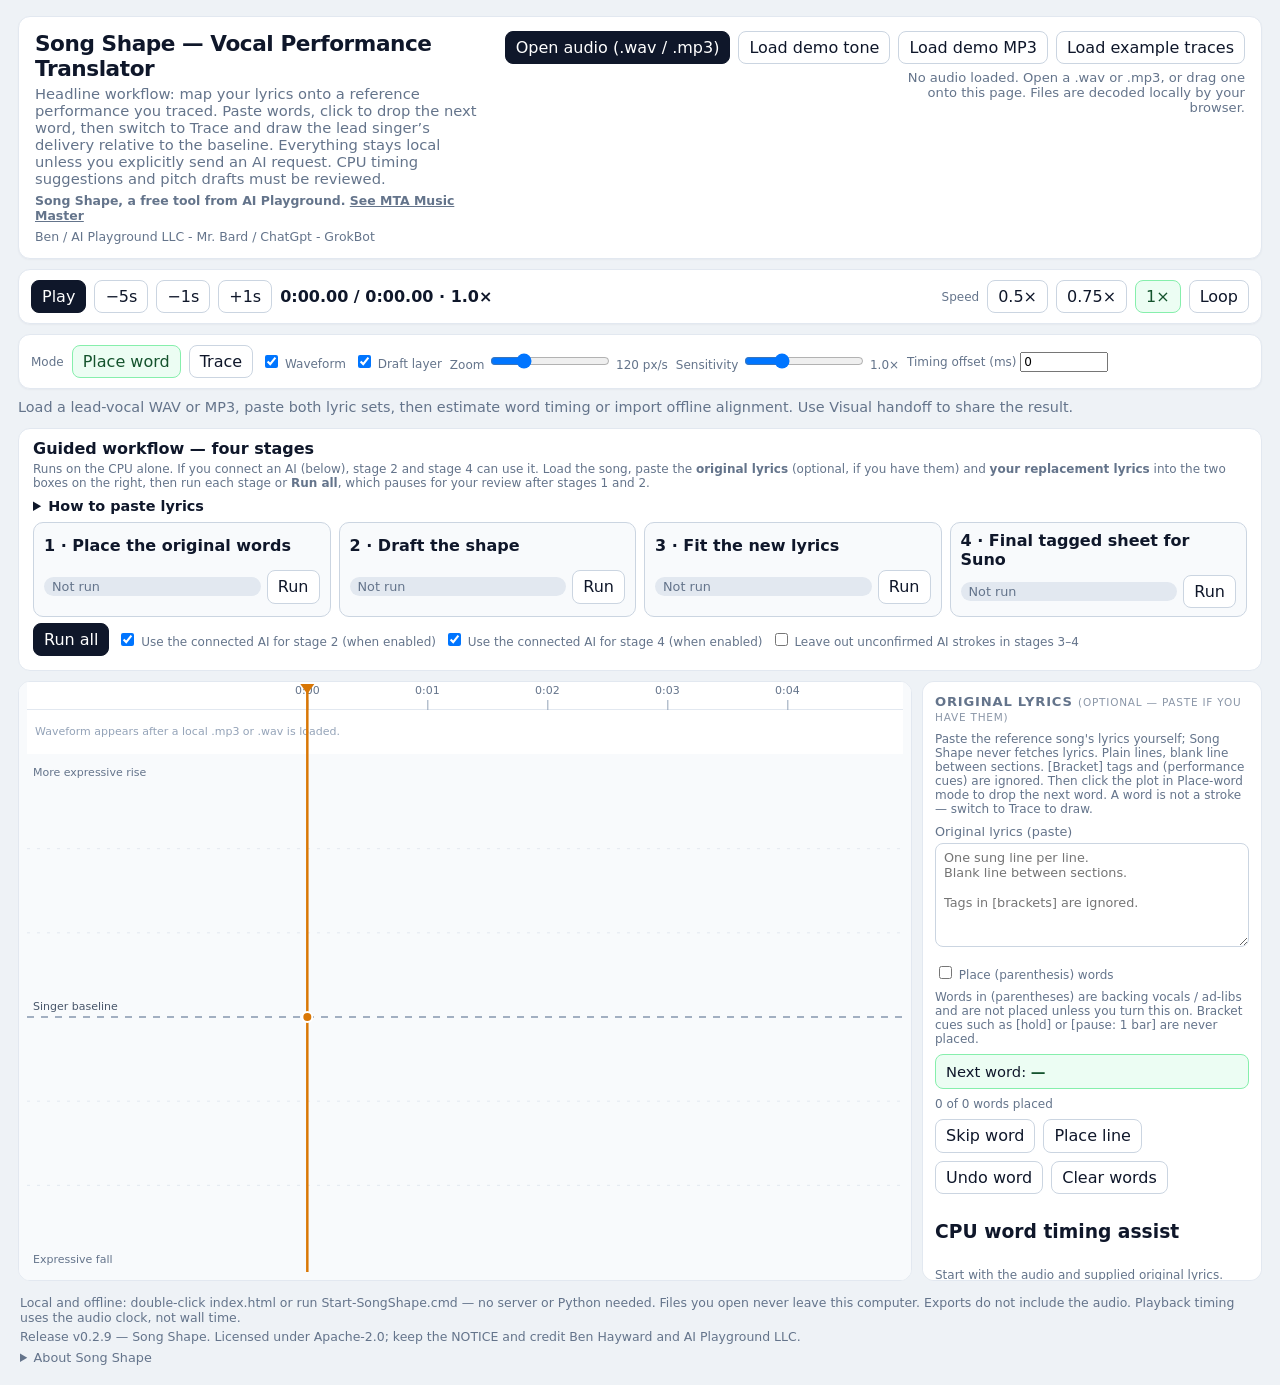
==== index.html @ d505b474 "Song Shape v0.2.9 — first public release" ====
<!DOCTYPE html>
<html lang="en">
<head>
  <meta charset="utf-8">
  <meta name="viewport" content="width=device-width, initial-scale=1">
  <meta name="color-scheme" content="light">
  <link rel="icon" href="data:,">
  <title>Song Shape — Vocal Performance Translator</title>
  <link rel="stylesheet" href="css/app.css">
</head>
<body>
  <div id="app">
    <header class="header">
      <div class="titles">
        <h1>Song Shape — Vocal Performance Translator</h1>
        <p class="subtitle">
          Headline workflow: map your lyrics onto a reference performance you traced.
          Paste words, click to drop the next word, then switch to Trace and draw the lead singer’s
          delivery relative to the baseline. Everything stays local unless you explicitly send an AI request. CPU timing suggestions and pitch drafts must be reviewed.
        </p>
        <p class="credit brand">Song Shape, a free tool from AI Playground. <a class="brand-link" href="https://www.aiplayground.spot/music-master" target="_blank" rel="noopener noreferrer" referrerpolicy="no-referrer">See MTA Music Master</a></p>
        <p class="credit">Ben / AI Playground LLC - Mr. Bard / ChatGpt - GrokBot</p>
      </div>
      <div class="header-actions">
        <div class="cluster">
          <button type="button" class="primary" id="btn-open">Open audio (.wav / .mp3)</button>
          <button type="button" id="btn-load-demo">Load demo tone</button>
          <button type="button" id="btn-load-demo-mp3">Load demo MP3</button>
          <button type="button" id="btn-load-example">Load example traces</button>
        </div>
        <div id="audio-label" class="audio-label">No audio loaded. Open a .wav or .mp3, or drag one onto this page. Files are decoded locally by your browser.</div>
        <input id="file-audio" class="sr-only" type="file" accept=".wav,.mp3,audio/wav,audio/x-wav,audio/mpeg">
        <input id="file-json" class="sr-only" type="file" accept=".json,application/json">
        <input id="file-align" class="sr-only" type="file" accept=".json,application/json">
      </div>
    </header>

    <div class="row transport">
      <div class="cluster">
        <button type="button" class="primary" id="btn-play">Play</button>
        <button type="button" id="btn-back-5" title="Back 5 seconds">−5s</button>
        <button type="button" id="btn-back-1" title="Back 1 second">−1s</button>
        <button type="button" id="btn-fwd-1" title="Forward 1 second">+1s</button>
        <span id="time-readout">0:00.00 / 0:00.00  ·  1×</span>
        <span id="rec-badge" hidden>REC</span>
      </div>
      <div class="cluster">
        <span class="hint">Speed</span>
        <button type="button" data-rate="0.5">0.5×</button>
        <button type="button" data-rate="0.75">0.75×</button>
        <button type="button" data-rate="1" class="on">1×</button>
        <button type="button" id="btn-loop" title="Drag the time ruler to set a loop">Loop</button>
      </div>
    </div>

    <div class="row toolbar">
      <div class="cluster">
        <span class="hint">Mode</span>
        <button type="button" id="btn-mode-place" class="on" title="Click the plot to drop the next word. Tracing will not consume lyrics.">Place word</button>
        <button type="button" id="btn-mode-trace" title="Hold the left button while the song plays to draw a stroke. This never places a word.">Trace</button>
        <label class="hint"><input type="checkbox" id="chk-waveform" checked> Waveform</label>
        <label class="hint"><input type="checkbox" id="chk-draft" checked> Draft layer</label>
      </div>
      <div class="cluster">
        <label class="hint">Zoom <input type="range" id="zoom" min="30" max="400" value="120"> <span id="zoom-val">120 px/s</span></label>
        <label class="hint">Sensitivity <input type="range" id="sensitivity" min="0.4" max="2.5" step="0.1" value="1"> <span id="sensitivity-val">1.0×</span></label>
        <label class="hint">Timing offset (ms) <input type="number" id="timing-offset" value="0" step="10" style="width:5.5rem"></label>
      </div>
    </div>

    <p id="status" data-kind="info"></p>

    <section id="guided" class="guided" aria-labelledby="guided-title">
      <h2 id="guided-title">Guided workflow — four stages</h2>
      <p class="hint">Runs on the CPU alone. If you connect an AI (below), stage 2 and stage 4 can use it. Load the song, paste the <strong>original lyrics</strong> (optional, if you have them) and <strong>your replacement lyrics</strong> into the two boxes on the right, then run each stage or <strong>Run all</strong>, which pauses for your review after stages 1 and 2.</p>
      <details id="lyrics-format-help" class="format-help">
        <summary>How to paste lyrics</summary>
        <ul>
          <li><strong>Song Shape never downloads lyrics or songs.</strong> You load your own audio file and paste the lyrics yourself.</li>
          <li><strong>Original lyrics</strong> (optional): the words of the reference song, if you have them. Without them, place words by clicking, or skip stage 1 and work from the shape only.</li>
          <li><strong>Your replacement lyrics</strong>: the words you want sung with the same delivery.</li>
          <li>One sung line per line. Leave a <strong>blank line between sections</strong>. Section names are optional — a line such as <code>[Chorus]</code> only marks where a section starts.</li>
          <li>Any <code>[bracket]</code> tags and clear performance cues in parentheses such as <code>(whispered)</code> are <strong>ignored</strong>. Song Shape writes its own tags: <code>[Verse]</code> / <code>[Chorus]</code> (a block that repeats is the chorus) and a <code>[Delivery: …]</code> line built from the measured rise and fall. Unclear parentheses such as <code>(oh oh)</code> stay as sung backing words and are flagged.</li>
          <li>Leave out titles, credits, chords and notes; they would be read as lyric lines.</li>
        </ul>
      </details>
      <ol class="guided-steps">
        <li><span class="g-name">1 · Place the original words</span> <span class="g-status" id="g-status-1" data-state="todo">Not run</span> <button type="button" id="btn-g-run-1">Run</button></li>
        <li><span class="g-name">2 · Draft the shape</span> <span class="g-status" id="g-status-2" data-state="todo">Not run</span> <button type="button" id="btn-g-run-2">Run</button></li>
        <li><span class="g-name">3 · Fit the new lyrics</span> <span class="g-status" id="g-status-3" data-state="todo">Not run</span> <button type="button" id="btn-g-run-3">Run</button></li>
        <li><span class="g-name">4 · Final tagged sheet for Suno</span> <span class="g-status" id="g-status-4" data-state="todo">Not run</span> <button type="button" id="btn-g-run-4">Run</button></li>
      </ol>
      <div class="cluster">
        <button type="button" class="primary" id="btn-g-run-all">Run all</button>
        <button type="button" id="btn-g-continue" hidden>Continue after review</button>
        <label class="hint"><input type="checkbox" id="chk-g-ai-draft" checked> Use the connected AI for stage 2 (when enabled)</label>
        <label class="hint"><input type="checkbox" id="chk-g-ai-sheet" checked> Use the connected AI for stage 4 (when enabled)</label>
        <label class="hint"><input type="checkbox" id="chk-exclude-unconfirmed-ai"> Leave out unconfirmed AI strokes in stages 3–4</label>
      </div>
      <p class="hint" id="g-message"></p>
    </section>

    <div class="workspace">
      <div class="stage-wrap">
        <canvas id="stage" tabindex="0" aria-label="Tracing timeline. Hold the left mouse button while the song plays to draw a stroke."></canvas>
      </div>
      <aside class="side">
        <h2>Original lyrics <span class="optional">(optional — paste if you have them)</span></h2>
        <p class="hint">Paste the reference song's lyrics yourself; Song Shape never fetches lyrics. Plain lines, blank line between sections. [Bracket] tags and (performance cues) are ignored. Then click the plot in Place-word mode to drop the next word. A word is not a stroke — switch to Trace to draw.</p>
        <label class="field">Original lyrics (paste)
          <textarea id="lyrics-text" rows="6" placeholder="One sung line per line.&#10;Blank line between sections.&#10;&#10;Tags in [brackets] are ignored."></textarea>
        </label>
        <p class="hint" id="lyrics-input-note" aria-live="polite"></p>
        <label class="hint"><input type="checkbox" id="chk-place-parentheses"> Place (parenthesis) words</label>
        <p class="hint">Words in (parentheses) are backing vocals / ad-libs and are not placed unless you turn this on. Bracket cues such as [hold] or [pause: 1 bar] are never placed.</p>
        <div id="next-word-preview" class="next-word">Next word: <strong id="next-word-text">—</strong></div>
        <p id="lyrics-progress" class="hint">0 of 0 words placed</p>
        <div class="cluster">
          <button type="button" id="btn-skip-word">Skip word</button>
          <button type="button" id="btn-place-line" title="Drop the rest of the current lyric line at the playhead or loop">Place line</button>
          <button type="button" id="btn-undo-word">Undo word</button>
          <button type="button" id="btn-clear-words">Clear words</button>
        </div>
        <h3>CPU word timing assist</h3>
        <p class="hint">Start with the audio and supplied original lyrics. These two optional actions generate unverified word-position proposals; they do not transcribe words. The first option is more useful after you select a short lyric-line loop on the timeline. Existing anchors are preserved.</p>
        <div class="cluster">
          <button type="button" id="btn-estimate-line">Estimate next line in loop</button>
          <button type="button" id="btn-estimate-all">Estimate remaining words (rough)</button>
          <button type="button" id="btn-import-alignment">Import offline word timings…</button>
        </div>
        <p class="hint" id="alignment-feedback">Imported timing format: words: [{text, start, end}], using seconds, or start_ms/end_ms. Correct mismatches before import.</p>
        <button type="button" id="btn-confirm-anchor">Confirm selected word timing</button>
        <label class="hint"><input type="checkbox" id="chk-harmony"> Harmony with lead (selected word)</label>
        <div class="cluster">
          <button type="button" id="btn-harmony-line" title="Mark every word on the selected line as backing harmony under the same lead">Harmony on this line</button>
          <button type="button" id="btn-harmony-loop" title="Mark the current loop as a harmony range under the same lead">Harmony on loop</button>
        </div>
        <label class="field">Reference title
          <input type="text" id="ref-title" placeholder="Public song title">
        </label>
        <label class="field">Reference artist (kept in the file; never used in a style prompt)
          <input type="text" id="ref-artist" placeholder="Artist name">
        </label>
        <label class="field">Lead singer identity (written once on exports; not a per-line cue)
          <textarea id="performer-identity" rows="4"></textarea>
        </label>

        <h2>Map my lyrics</h2>
        <p class="hint">Paste <strong>your replacement lyrics</strong> (saved separately in your local Song Shape JSON). Plain lines, blank line between sections; any [bracket] tags or (performance cues) you paste are ignored and replaced by Song Shape's own tags. Copy a reduced-data AI request, or build a contour-directed sheet without AI. Style prompts describe the sound and do not name the artist.</p>
        <label class="field">Your replacement lyrics (paste)
          <textarea id="new-lyrics" rows="5" placeholder="The lyrics you want sung with the same delivery.&#10;One line per sung line; blank line between sections."></textarea>
        </label>
        <p class="hint" id="new-lyrics-input-note" aria-live="polite"></p>
        <div class="cluster">
          <button type="button" class="primary" id="btn-map-request">Copy mapping request</button>
          <button type="button" id="btn-map-request-save">Save request .txt</button>
          <button type="button" id="btn-map-sheet">Build contour-directed sheet</button>
          <button type="button" id="btn-save-vocal-map">Export detailed vocal map JSON</button>
          <button type="button" id="btn-map-send">Send to connected AI</button>
          <button type="button" class="primary" id="btn-visual-handoff">Preview visual handoff</button>
          <button type="button" id="btn-handoff-png">Save picture PNG</button>
          <button type="button" id="btn-handoff-html">Save full local report HTML</button>
          <button type="button" id="btn-handoff-json">Save AI handoff JSON</button>
        </div>
        <label class="field">Mapping output (local draft; review flagged lines)
          <textarea id="map-output" rows="8" readonly placeholder="The request or sheet will appear here."></textarea>
        </label>

        <div class="visual-handoff" id="visual-handoff" hidden>
          <p class="hint">Visual contour on your replacement words. Upload the exported PNG alongside the copied AI text to a vision-enabled model, or use the complete event JSON with a text-only local model. Source audio and original reference wording are not included in shared outputs.</p>
          <img id="visual-handoff-image" alt="Visual word-by-word vocal performance contour for the replacement lyrics">
          <p id="visual-handoff-review" class="hint"></p>
        </div>

        <h2>Lyric sheet</h2>
        <div class="cluster">
          <button type="button" id="btn-copy-sheet">Copy lyric sheet</button>
          <button type="button" id="btn-save-sheet">Save lyric sheet .txt</button>
        </div>
        <p class="hint" id="suno-limits">Suno-style generators do not guarantee that bracketed cues will be followed. Tags are suggestions, not promised control. The lead identity is written once; harmony cues appear only where you marked backing harmony under that lead.</p>

        <h2>Draft (measured pitch)</h2>
        <p class="hint">An in-browser pitch and loudness measurement. This is a distinct editable draft layer, not the hand trace of perceived delivery. Measuring a whole song can take several seconds; a 15–20 second view or loop is usually near-instant.</p>
        <label class="hint"><input type="checkbox" id="chk-draft-view"> Draft only the current view / selection</label>
        <label class="field">Reference frequency in Hz (optional; fixed across subsequent selections)
          <input type="number" id="draft-baseline-hz" min="40" max="20000" step="0.01" placeholder="Auto-estimate from first draft">
        </label>
        <p class="hint">Keep this reference fixed when analyzing multiple sections to preserve relative high/low levels. This is a measured-frequency reference, not the singer's anatomical range. Mixed harmonies can confuse pitch detection.</p>
        <button type="button" class="primary" id="btn-auto-contour">Analyze full local lead audio + add measured contour</button>
        <p class="hint">No GPU or AI required. On isolated lead vocals it can propose a frequency contour automatically, but it is <strong>not</strong> a verified match for expressive delivery; harmonies and instruments can interfere.</p>
        <div class="cluster">
          <button type="button" id="btn-build-draft">Build draft from audio</button>
          <button type="button" id="btn-cancel-draft" hidden>Cancel</button>
          <button type="button" id="btn-accept-draft">Accept draft as strokes</button>
          <button type="button" id="btn-clear-draft">Clear draft</button>
        </div>
        <div id="draft-feedback" class="draft-feedback">
          <div id="draft-progress-wrap" class="draft-progress-wrap" hidden>
            <span id="draft-progress-text">Measuring pitch… 0%</span>
            <progress id="draft-progress-bar" max="100" value="0"></progress>
          </div>
          <p id="draft-message" class="draft-message" hidden></p>
        </div>

        <details id="ai-connect">
          <summary>Connect your AI (optional, off by default)</summary>
          <p class="hint">Local (Ollama, LM Studio, llama.cpp) or an API (xAI/Grok, OpenAI, others) through an OpenAI-compatible endpoint. The API key stays in this tab’s memory / sessionStorage and is never written into exports. API providers are remote: tick the LAN/cloud opt-in, and the data in each request leaves your computer. Ollama rejects pages opened from disk: use Serve-Local.cmd.</p>
          <div class="cluster">
            <button type="button" data-ai-preset="ollama">Ollama</button>
            <button type="button" data-ai-preset="lmstudio">LM Studio</button>
            <button type="button" data-ai-preset="llamacpp">llama.cpp</button>
            <button type="button" data-ai-preset="openai-compatible">Other (OpenAI-compatible)</button>
            <button type="button" data-ai-preset="xai">xAI (Grok) API</button>
            <button type="button" data-ai-preset="openai">OpenAI API</button>
          </div>
          <label class="hint"><input type="checkbox" id="chk-ai-enabled"> Enable and allow sending a request (reconfirm after reload)</label>
          <label class="hint"><input type="checkbox" id="chk-ai-remote"> Allow sending to LAN/cloud endpoints in this page only (data may leave my computer)</label>
          <label class="field">Base URL
            <input type="text" id="ai-base" placeholder="http://127.0.0.1:11434/v1">
          </label>
          <label class="field">Model
            <input type="text" id="ai-model" placeholder="llama3.1">
          </label>
          <label class="field">API key (optional, never exported)
            <input type="password" id="ai-key" autocomplete="off">
          </label>
          <label class="hint"><input type="checkbox" id="chk-ai-json"> Ask the server for JSON output (works with Ollama and llama.cpp; turn off if LM Studio rejects it)</label>
          <label class="hint"><input type="checkbox" id="chk-ai-word-text"> Include the original word text in AI trace requests (off: only word timings and syllable counts are sent)</label>
          <h3 class="subhead">AI context file</h3>
          <p class="hint">Every AI request starts with the Song Shape context (<code>SONG_SHAPE_AI_CONTEXT.md</code>) so the model knows the tool, the stages, the data and the Suno tag rules. You can load your own version for this tab.</p>
          <div class="cluster">
            <button type="button" id="btn-ai-context-load">Load context file…</button>
            <button type="button" id="btn-ai-context-reset">Use built-in context</button>
          </div>
          <input id="file-ai-context" class="sr-only" type="file" accept=".md,.txt,text/plain,text/markdown">
          <p class="hint" id="ai-context-info"></p>

          <h3 class="subhead">AI learns from your hand traces</h3>
          <p class="hint">Pick finished hand-traced projects as examples. The AI drafts the trace window by window (about 12 s, grouped by lyric line) from the locally measured pitch contour plus your placed word timings and syllable counts, then the windows are stitched together; with no examples it drafts from that evidence alone. AI strokes appear dashed and tagged <code>ai_drafted_trace</code> / <code>needs_review</code>: correct them by ear (delete, or redraw in Trace mode). Examples stay in this tab only and are never saved or exported. Nothing is sent until you click Draft.</p>
          <div class="cluster">
            <button type="button" id="btn-ai-example-current" title="Uses only your hand-drawn strokes, not machine or AI strokes">Use current hand traces as an example</button>
            <button type="button" id="btn-ai-example-files">Add example projects (.json)…</button>
            <button type="button" id="btn-ai-clear-examples">Clear examples</button>
          </div>
          <input id="file-ai-examples" class="sr-only" type="file" accept=".json,application/json" multiple>
          <ul id="ai-example-list" class="ai-example-list"></ul>
          <div class="cluster">
            <button type="button" class="primary" id="btn-ai-draft-trace">Draft trace with AI</button>
            <button type="button" id="btn-ai-remove-draft">Remove AI-drafted strokes</button>
          </div>
          <p class="hint">For many songs without hand work, use the command line: <code>node cli/songshape.js ai-batch &lt;folder&gt; -o &lt;out&gt; --endpoint … --model …</code> (see README).</p>
        </details>

        <h2>Strokes and gaps</h2>
        <div class="cluster">
          <button type="button" id="btn-confirm-ai-stroke" title="Select an AI-drafted (dashed) stroke first">Confirm selected AI stroke</button>
          <button type="button" id="btn-confirm-all-ai">Confirm all AI strokes</button>
        </div>
        <p class="hint" id="ai-confirm-info">AI-drafted strokes are flagged for review in stages 3–4 until you confirm them.</p>
        <ul id="stroke-list"></ul>
        <label class="field">Phrase label (optional)
          <input type="text" id="phrase-label" placeholder="e.g. peak, break, pickup, nosedive">
        </label>
        <label class="field">Labels for selected stroke
          <input type="text" id="stroke-labels" placeholder="rise, peak">
        </label>
        <label class="field">Section for selected stroke (optional)
          <select id="section-preset">
            <option value="">None</option>
            <option value="Verse">Verse</option>
            <option value="Chorus">Chorus</option>
            <option value="Bridge">Bridge</option>
            <option value="Outro">Outro</option>
            <option value="__custom__">Custom…</option>
          </select>
        </label>
        <label class="field" id="section-custom-wrap" hidden>Custom section name
          <input type="text" id="section-custom" placeholder="e.g. Pre-chorus, Hook">
        </label>
        <button type="button" id="btn-section-loop" title="Uses the loop you set by dragging the time ruler">Apply section to loop</button>
        <div class="cluster">
          <button type="button" class="primary" id="btn-ask-ai" title="Copy a self-contained prompt for ChatGPT or GrokBot. No audio is sent anywhere.">Ask an AI</button>
          <button type="button" id="btn-save-ai-txt">Save AI prompt .txt</button>
        </div>
        <p class="hint">Ask an AI copies a prompt for ChatGPT or GrokBot. Nothing is uploaded. Pause and click a stroke to select it. Drag the ruler to set a loop, then apply a section to that range. Gaps are never auto-labeled as breaths.</p>
        <div class="cluster">
          <button type="button" id="btn-undo">Undo last stroke</button>
          <button type="button" id="btn-delete">Delete selected</button>
          <button type="button" id="btn-reset" class="danger" title="Clear the trace and start over. The loaded audio stays.">Reset</button>
          <button type="button" id="btn-clear" class="danger">Clear all</button>
        </div>
        <div class="cluster">
          <button type="button" id="btn-export-json">Export JSON</button>
          <button type="button" id="btn-import-json">Import JSON</button>
        </div>
        <div class="cluster">
          <button type="button" id="btn-export-png">Export view PNG</button>
          <button type="button" id="btn-export-png-full">Export full PNG</button>
          <button type="button" id="btn-copy-summary">Copy text summary</button>
        </div>
        <textarea id="summary-fallback" hidden aria-label="Text summary"></textarea>
      </aside>
    </div>

    <footer class="footer">
      <p>Local and offline: double-click index.html or run Start-SongShape.cmd — no server or Python needed. Files you open never leave this computer. Exports do not include the audio. Playback timing uses the audio clock, not wall time.</p>
      <p>Release v0.2.9 — Song Shape. Licensed under Apache-2.0; keep the NOTICE and credit Ben Hayward and AI Playground LLC.</p>
      <details id="about">
        <summary>About Song Shape</summary>
        <p id="about-disclaimer">The original Song Shape has no tracking, analytics, accounts or data collection. Use the official repository as the verified source; copies from elsewhere may have been modified.</p>
        <p>Copyright 2026 Ben Hayward and AI Playground LLC. Apache License 2.0 (see LICENSE and NOTICE).</p>
        <p>Official repository: <a id="link-repo" href="#" target="_blank" rel="noopener noreferrer" referrerpolicy="no-referrer">(set by js/project-info.js)</a> · <a id="link-report-bug" href="#" target="_blank" rel="noopener noreferrer" referrerpolicy="no-referrer">Report a bug</a> <span id="repo-placeholder-note" class="muted" hidden>(placeholder address until the repository is published)</span></p>
      </details>
    </footer>
  </div>

  <script src="js/strokes.js"></script>
  <script src="js/lyrics.js"></script>
  <script src="js/pitch.js"></script>
  <script src="js/draft.js"></script>
  <script src="js/sheet.js"></script>
  <script src="js/map-lyrics.js"></script>
  <script src="js/ai.js"></script>
  <script src="js/ai-learn.js"></script>
  <script src="js/ai-context.js"></script>
  <script src="js/ai-chain.js"></script>
  <script src="js/project-info.js"></script>
  <script src="js/lyric-input.js"></script>
  <script src="js/cpu-tags.js"></script>
  <script src="js/performance-map.js"></script>
  <script src="js/align-assist.js"></script>
  <script src="js/vocal-handoff.js"></script>
  <script src="js/audio.js"></script>
  <script src="js/render.js"></script>
  <script src="js/demo-data.js"></script>
  <script src="js/demo-mp3.js"></script>
  <script src="js/app.js"></script>
</body>
</html>
---- css/app.css ----
/* Song Shape v0.2 — local static styles. No webfonts, no network. */
:root {
  --bg: #eef2f6;
  --panel: #ffffff;
  --ink: #0f172a;
  --muted: #64748b;
  --line: #e2e8f0;
  --line-strong: #cbd5e1;
  --accent: #16a34a;
  --accent-ink: #14532d;
  --warn: #d97706;
  --warn-ink: #9a3412;
  --danger: #be123c;
  --rec: #dc2626;
  --focus: #2563eb;
  --radius: 12px;
  font-family: ui-sans-serif, system-ui, -apple-system, "Segoe UI", sans-serif;
}

* { box-sizing: border-box; }
html, body { margin: 0; height: 100%; background: var(--bg); color: var(--ink); }
button, input, select { font: inherit; }

#app {
  min-height: 100%;
  display: flex;
  flex-direction: column;
  padding: 16px 18px 12px;
  gap: 10px;
}
#app.dragover {
  outline: 3px dashed var(--accent);
  outline-offset: -6px;
  background: #f0fdf4;
}

.header, .transport, .workspace, .footer {
  width: min(1280px, 100%);
  margin: 0 auto;
}

.header {
  display: flex;
  justify-content: space-between;
  gap: 16px;
  align-items: flex-start;
  background: var(--panel);
  border: 1px solid var(--line);
  border-radius: var(--radius);
  padding: 14px 16px;
  box-shadow: 0 1px 2px rgba(15, 23, 42, 0.04);
}
.titles h1 { margin: 0; font-size: 1.35rem; letter-spacing: -0.02em; }
.subtitle { margin: 4px 0 0; color: var(--muted); font-size: 0.92rem; max-width: 62ch; }
.credit { margin: 6px 0 0; color: var(--muted); font-size: 0.78rem; }
.credit.brand { font-weight: 600; }
.brand-link { color: inherit; text-decoration: underline; }

.header-actions {
  display: flex;
  flex-direction: column;
  align-items: flex-end;
  gap: 6px;
  flex: 0 0 auto;
}
.audio-label { color: var(--muted); font-size: 0.82rem; max-width: 360px; text-align: right; }

.row {
  display: flex;
  flex-wrap: wrap;
  gap: 8px;
  align-items: center;
}
.transport, .toolbar {
  background: var(--panel);
  border: 1px solid var(--line);
  border-radius: var(--radius);
  padding: 10px 12px;
  box-shadow: 0 1px 2px rgba(15, 23, 42, 0.04);
}
.transport { justify-content: space-between; }
.cluster { display: flex; flex-wrap: wrap; gap: 8px; align-items: center; }

button, .file-btn {
  appearance: none;
  border: 1px solid var(--line-strong);
  background: #fff;
  color: var(--ink);
  border-radius: 8px;
  padding: 6px 10px;
  cursor: pointer;
  line-height: 1.2;
}
button:hover, .file-btn:hover { background: #f8fafc; border-color: #94a3b8; }
button.on { background: #ecfdf3; border-color: #86efac; color: var(--accent-ink); }
button.primary { background: #0f172a; color: #fff; border-color: #0f172a; }
button.primary:hover { background: #1e293b; }
button.danger:hover { color: var(--danger); border-color: #fda4af; background: #fff1f2; }
button:focus-visible, input:focus-visible { outline: 2px solid var(--focus); outline-offset: 2px; }

#time-readout { font-variant-numeric: tabular-nums; font-weight: 600; min-width: 13rem; }
#rec-badge {
  background: var(--rec);
  color: #fff;
  font-size: 0.72rem;
  font-weight: 700;
  letter-spacing: 0.08em;
  padding: 3px 8px;
  border-radius: 999px;
}
#status { width: min(1280px, 100%); margin: 0 auto; font-size: 0.9rem; color: var(--muted); min-height: 1.3em; }
#status[data-kind="ok"] { color: var(--accent-ink); }
#status[data-kind="warn"] { color: var(--warn-ink); }
#status[data-kind="rec"] { color: var(--rec); font-weight: 600; }

.workspace {
  display: grid;
  grid-template-columns: minmax(0, 1fr) 340px;
  gap: 10px;
  flex: 1 1 auto;
  min-height: 520px;
  height: calc(100vh - 300px);
}
.stage-wrap {
  background: var(--panel);
  border: 1px solid var(--line);
  border-radius: var(--radius);
  overflow: hidden;
  min-height: 520px;
  height: 100%;
  position: relative;
}
#stage {
  position: absolute;
  inset: 0;
  width: 100%;
  height: 100%;
  display: block;
  touch-action: none;
  cursor: crosshair;
  background: #f8fafc;
}
#stage:focus { outline: none; }

.side {
  background: var(--panel);
  border: 1px solid var(--line);
  border-radius: var(--radius);
  padding: 12px;
  display: flex;
  flex-direction: column;
  gap: 8px;
  min-height: 0;
  height: 100%;
  overflow-y: auto;
}
.side h2 { margin: 0; font-size: 0.82rem; text-transform: uppercase; letter-spacing: 0.06em; color: var(--muted); }
#stroke-list { list-style: none; margin: 0; padding: 0; overflow: auto; flex: 0 0 auto; min-height: 5.5rem; max-height: 11rem; }
#stroke-list li { padding: 6px 8px; border-radius: 8px; font-size: 0.82rem; border: 1px solid transparent; }
#stroke-list li + li { margin-top: 4px; }
.stroke-item { cursor: pointer; background: #f8fafc; }
.stroke-item:hover { border-color: var(--line-strong); }
.stroke-item.selected { border-color: #fdba74; background: #fff7ed; }
.gap-item { color: var(--warn-ink); background: #fff7ed; }
.stroke-item .meta, .gap-item .meta, .muted { color: var(--muted); }
.tags { display: block; margin-top: 2px; }
label.field { display: flex; flex-direction: column; gap: 4px; font-size: 0.8rem; color: var(--muted); }
label.field[hidden], [hidden] { display: none !important; }
label.field input[type="text"], label.field input[type="number"], label.field select {
  border: 1px solid var(--line-strong);
  border-radius: 8px;
  padding: 6px 8px;
  width: 100%;
}
.hint { font-size: 0.75rem; color: var(--muted); margin: 0; }
#summary-fallback { width: 100%; min-height: 7rem; font: 12px ui-monospace, monospace; }

.footer {
  color: var(--muted);
  font-size: 0.78rem;
  padding: 4px 2px 8px;
}
.footer p { margin: 0 0 4px; }

input[type="range"] { width: 120px; }
.sr-only {
  position: absolute; width: 1px; height: 1px; padding: 0; margin: -1px;
  overflow: hidden; clip: rect(0,0,0,0); border: 0;
}


.next-word {
  background: #ecfdf3;
  border: 1px solid #86efac;
  border-radius: 8px;
  padding: 8px 10px;
  font-size: 0.92rem;
}
.next-word strong { color: var(--accent-ink); }
label.field textarea, #map-output, #lyrics-text, #new-lyrics, #performer-identity {
  border: 1px solid var(--line-strong);
  border-radius: 8px;
  padding: 6px 8px;
  width: 100%;
  font: inherit;
  resize: vertical;
}
#stage.mode-place { cursor: cell; }
#stage.mode-trace { cursor: crosshair; }
details#ai-connect {
  border: 1px solid var(--line);
  border-radius: 8px;
  padding: 8px;
}
details#ai-connect summary { cursor: pointer; font-size: 0.82rem; color: var(--muted); }
#suno-limits { margin-bottom: 4px; }


.draft-feedback { margin: 0; }
.draft-progress-wrap {
  display: flex;
  flex-direction: column;
  gap: 4px;
  margin: 2px 0 6px;
}
.draft-progress-wrap[hidden], .draft-message[hidden] { display: none !important; }
#draft-progress-text { font-size: 0.85rem; color: var(--accent-ink); font-weight: 600; }
#draft-progress-bar { width: 100%; height: 8px; }
.draft-message { margin: 0 0 6px; font-size: 0.85rem; }
.draft-message[data-kind="warn"] { color: var(--warn-ink); font-weight: 600; }
.draft-message[data-kind="ok"] { color: var(--accent-ink); }
.draft-message[data-kind="info"] { color: var(--muted); }
button.attention {
  box-shadow: 0 0 0 3px #fcd34d;
  animation: songshape-pulse 0.7s ease-in-out 0s 4;
}
@keyframes songshape-pulse {
  0%, 100% { box-shadow: 0 0 0 3px #fcd34d; }
  50% { box-shadow: 0 0 0 7px rgba(252, 211, 77, 0.15); }
}

@media (max-width: 900px) {
  .workspace { grid-template-columns: 1fr; }
  .header { flex-direction: column; }
  .header-actions { align-items: flex-start; }
  .audio-label { text-align: left; }
}

/* Offline visual output preview: no network requests or external resources. */
.visual-handoff {border:1px solid var(--line-strong);border-radius:10px;background:#f8fafc;padding:10px;margin:8px 0;}
.visual-handoff img {width:100%;max-height:420px;object-fit:contain;object-position:top;border:1px solid var(--line);background:white;}

/* v0.2.7 */
.subhead { font-size: 0.9rem; margin: 14px 0 4px; }
.ai-example-list { margin: 4px 0 8px; padding-left: 18px; font-size: 0.8rem; }
.ai-example-list li { margin: 2px 0; }
.ai-example-list button { margin-left: 6px; font-size: 0.75rem; padding: 1px 6px; }
#about { margin-top: 6px; font-size: 0.8rem; }
#about summary { cursor: pointer; }

/* v0.2.8 guided four-stage panel */
.guided { background: var(--panel); border: 1px solid var(--line); border-radius: var(--radius); padding: 10px 14px; }
.guided h2 { font-size: 1rem; margin: 0 0 4px; }
.guided-steps { list-style: none; margin: 6px 0; padding: 0; display: grid; grid-template-columns: repeat(auto-fit, minmax(230px, 1fr)); gap: 8px; }
.guided-steps li { border: 1px solid var(--line-strong); border-radius: 10px; padding: 8px 10px; display: flex; flex-wrap: wrap; align-items: center; gap: 6px; background: #f8fafc; }
.g-name { font-weight: 600; flex: 1 1 100%; }
.g-status { font-size: 0.8rem; padding: 2px 8px; border-radius: 999px; background: var(--line); color: var(--muted); flex: 1 1 auto; }
.g-status[data-state="running"] { background: #dbeafe; color: #1e3a8a; }
.g-status[data-state="review"] { background: #fef3c7; color: var(--warn-ink); }
.g-status[data-state="done"] { background: #dcfce7; color: var(--accent-ink); }
.g-status[data-state="error"] { background: #ffe4e6; color: var(--danger); }
#g-message { margin: 4px 0 0; }

/* v0.2.9 lyric input help */
.format-help { margin: 0.5rem 0; font-size: 0.9rem; }
.format-help summary { cursor: pointer; font-weight: 600; }
.format-help ul { margin: 0.4rem 0 0 1.1rem; padding: 0; }
h2 .optional { font-weight: 400; font-size: 0.8em; opacity: 0.75; }
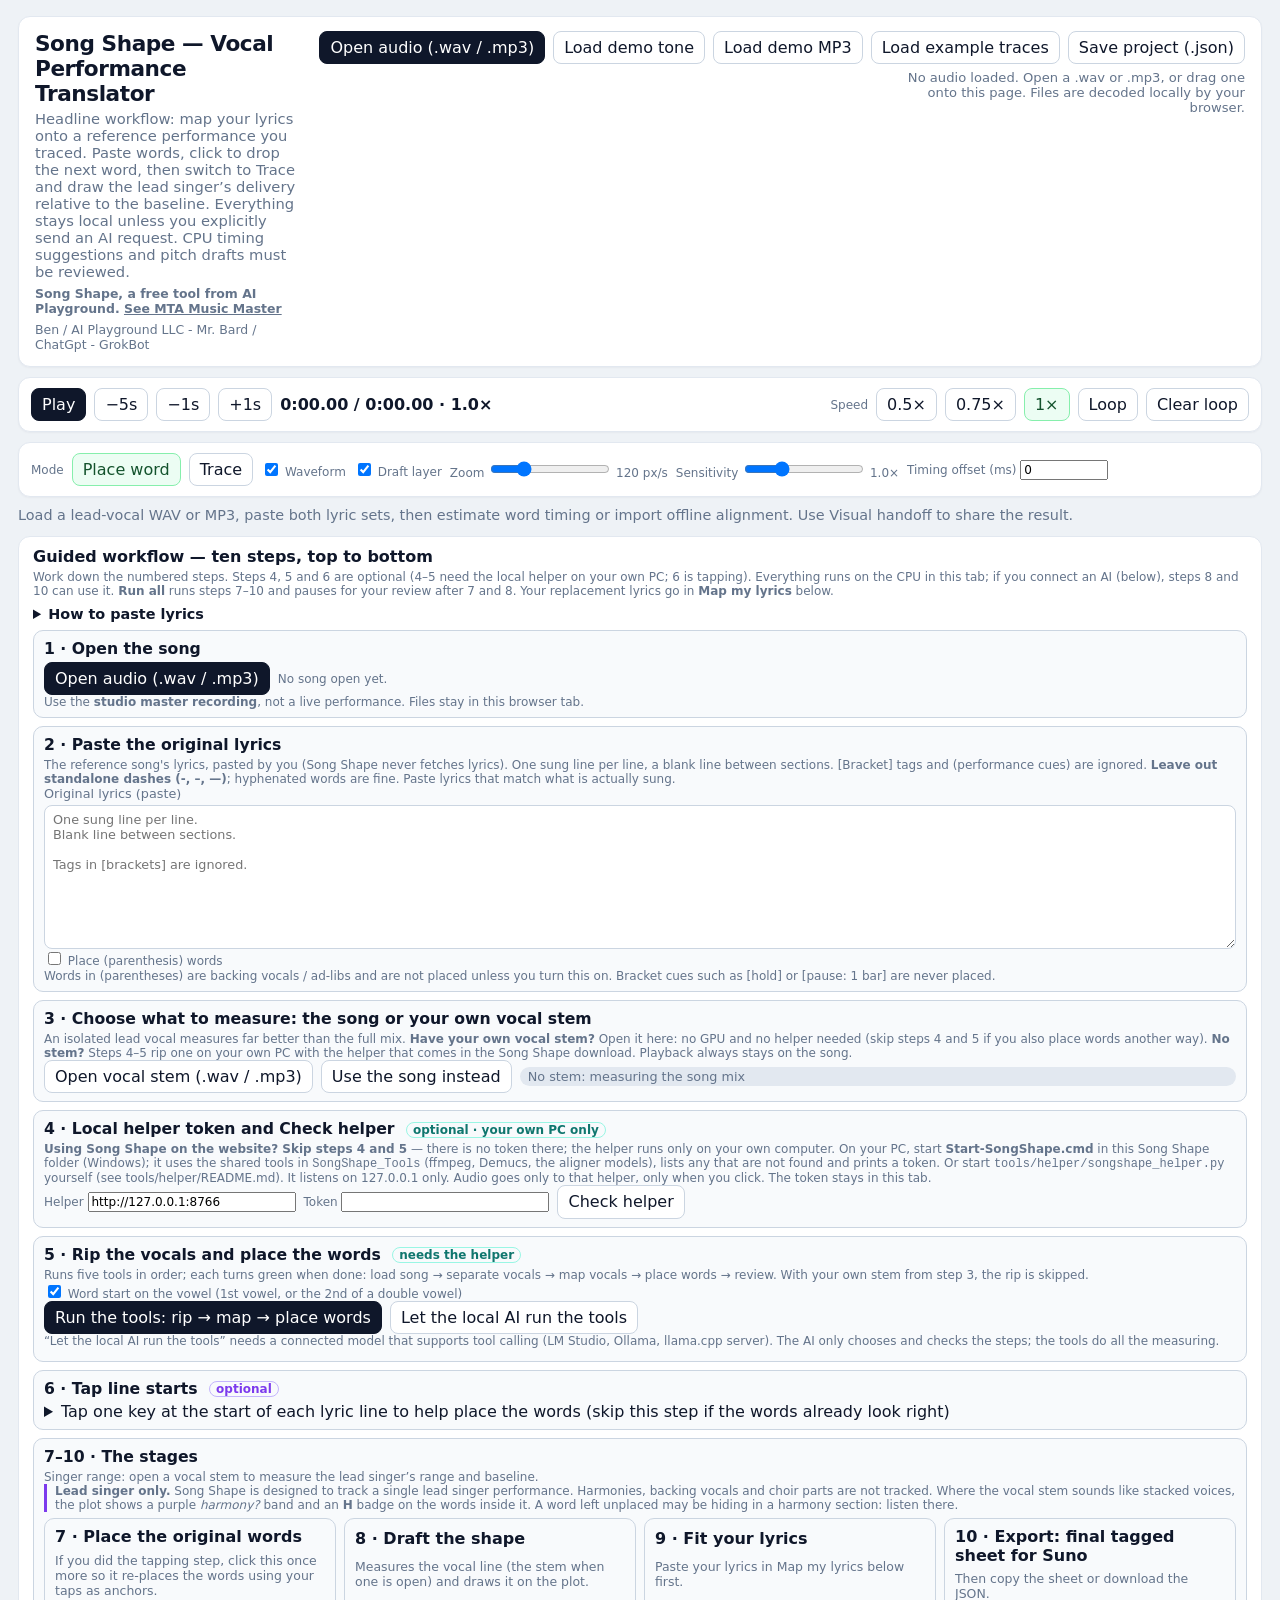
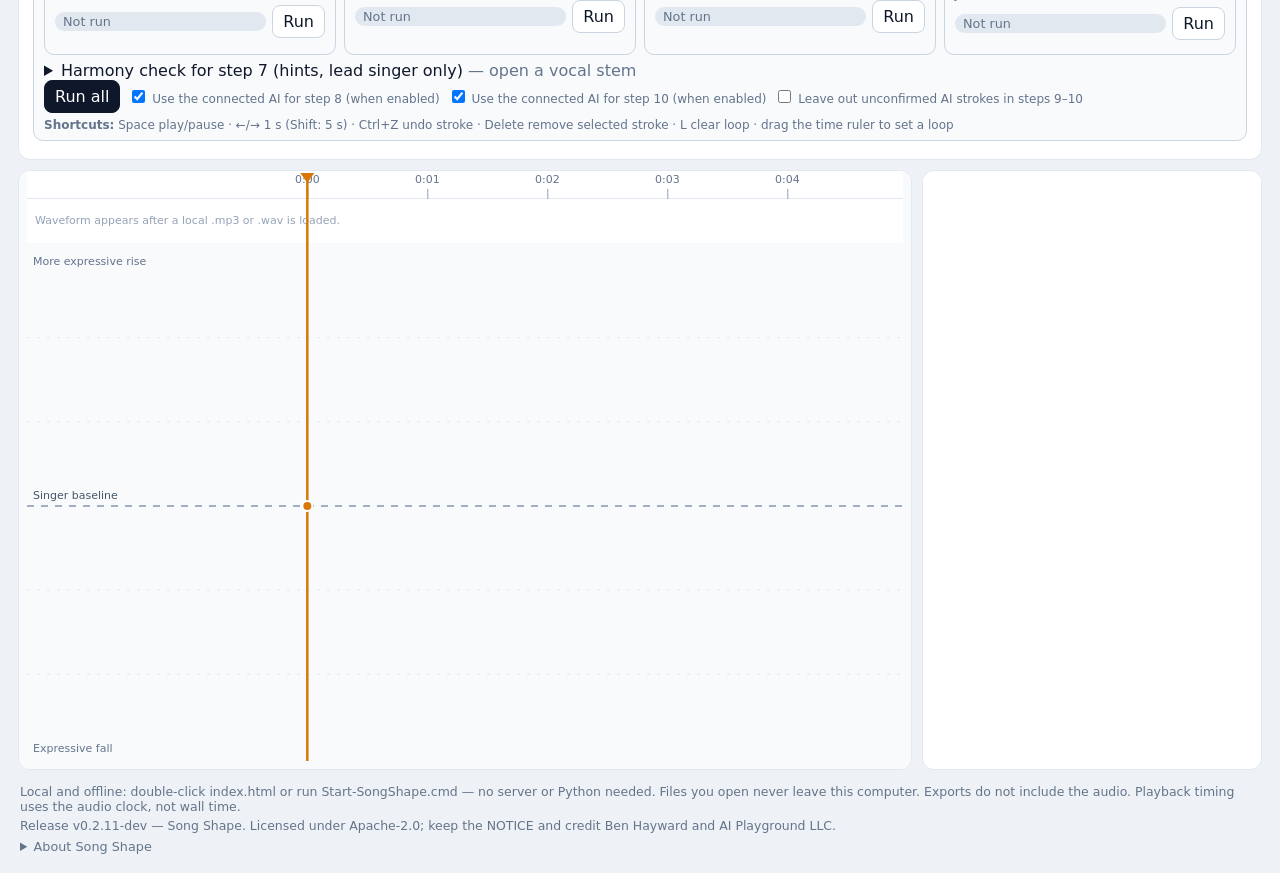
==== commit 84d8cc64: "Song Shape v0.2.11-dev (fix7): guided 1-10 flow, tap anchoring, singer range, export cleanup" ====
--- a/index.html
+++ b/index.html
@@ -27,6 +27,7 @@
           <button type="button" id="btn-load-demo">Load demo tone</button>
           <button type="button" id="btn-load-demo-mp3">Load demo MP3</button>
           <button type="button" id="btn-load-example">Load example traces</button>
+          <button type="button" id="btn-save-top" title="Save the whole project as JSON (same as Export JSON). Audio is not included.">Save project (.json)</button>
         </div>
         <div id="audio-label" class="audio-label">No audio loaded. Open a .wav or .mp3, or drag one onto this page. Files are decoded locally by your browser.</div>
         <input id="file-audio" class="sr-only" type="file" accept=".wav,.mp3,audio/wav,audio/x-wav,audio/mpeg">
@@ -50,6 +51,7 @@
         <button type="button" data-rate="0.75">0.75×</button>
         <button type="button" data-rate="1" class="on">1×</button>
         <button type="button" id="btn-loop" title="Drag the time ruler to set a loop">Loop</button>
+        <button type="button" id="btn-clear-loop" title="Clear the loop (L)">Clear loop</button>
       </div>
     </div>
 
@@ -71,55 +73,139 @@
     <p id="status" data-kind="info"></p>
 
     <section id="guided" class="guided" aria-labelledby="guided-title">
-      <h2 id="guided-title">Guided workflow — four stages</h2>
-      <p class="hint">Runs on the CPU alone. If you connect an AI (below), stage 2 and stage 4 can use it. Load the song, paste the <strong>original lyrics</strong> (optional, if you have them) and <strong>your replacement lyrics</strong> into the two boxes on the right, then run each stage or <strong>Run all</strong>, which pauses for your review after stages 1 and 2.</p>
+      <h2 id="guided-title">Guided workflow — ten steps, top to bottom</h2>
+      <p class="hint">Work down the numbered steps. Steps 4, 5 and 6 are optional (4–5 need the local helper on your own PC; 6 is tapping). Everything runs on the CPU in this tab; if you connect an AI (below), steps 8 and 10 can use it. <strong>Run all</strong> runs steps 7–10 and pauses for your review after 7 and 8. Your replacement lyrics go in <strong>Map my lyrics</strong> below.</p>
       <details id="lyrics-format-help" class="format-help">
         <summary>How to paste lyrics</summary>
         <ul>
           <li><strong>Song Shape never downloads lyrics or songs.</strong> You load your own audio file and paste the lyrics yourself.</li>
-          <li><strong>Original lyrics</strong> (optional): the words of the reference song, if you have them. Without them, place words by clicking, or skip stage 1 and work from the shape only.</li>
-          <li><strong>Your replacement lyrics</strong>: the words you want sung with the same delivery.</li>
+          <li><strong>Original lyrics</strong> (optional): the words of the reference song, if you have them. Without them, place words by clicking, or skip step 7 and work from the shape only.</li>
+          <li><strong>Your replacement lyrics</strong>: the words you want sung with the same delivery (Step 1), then any new sections in that style (Step 2).</li>
           <li>One sung line per line. Leave a <strong>blank line between sections</strong>. Section names are optional — a line such as <code>[Chorus]</code> only marks where a section starts.</li>
           <li>Any <code>[bracket]</code> tags and clear performance cues in parentheses such as <code>(whispered)</code> are <strong>ignored</strong>. Song Shape writes its own tags: <code>[Verse]</code> / <code>[Chorus]</code> (a block that repeats is the chorus) and a <code>[Delivery: …]</code> line built from the measured rise and fall. Unclear parentheses such as <code>(oh oh)</code> stay as sung backing words and are flagged.</li>
           <li>Leave out titles, credits, chords and notes; they would be read as lyric lines.</li>
+          <li><strong>Leave out standalone dashes</strong> (<code>-</code>, <code>–</code>, <code>—</code>) between words: they break word timing, and Song Shape will ask you to remove them. Hyphenated words such as <code>well-known</code> are fine.</li>
         </ul>
       </details>
+      <ol class="flow" id="flow">
+        <li id="flow-1"><h3>1 · Open the song</h3>
+          <div class="cluster"><button type="button" class="primary" id="btn-flow-open">Open audio (.wav / .mp3)</button> <span class="hint" id="flow-audio-status">No song open yet.</span></div>
+          <p class="hint">Use the <strong>studio master recording</strong>, not a live performance. Files stay in this browser tab.</p>
+        </li>
+        <li id="flow-2"><h3>2 · Paste the original lyrics</h3>
+          <p class="hint">The reference song's lyrics, pasted by you (Song Shape never fetches lyrics). One sung line per line, a blank line between sections. [Bracket] tags and (performance cues) are ignored. <strong>Leave out standalone dashes (-, –, —)</strong>; hyphenated words are fine. Paste lyrics that match what is actually sung.</p>
+          <label class="field">Original lyrics (paste)
+            <textarea id="lyrics-text" rows="8" placeholder="One sung line per line.&#10;Blank line between sections.&#10;&#10;Tags in [brackets] are ignored."></textarea>
+          </label>
+          <p class="hint" id="lyrics-input-note" aria-live="polite"></p>
+          <label class="hint"><input type="checkbox" id="chk-place-parentheses"> Place (parenthesis) words</label>
+          <p class="hint">Words in (parentheses) are backing vocals / ad-libs and are not placed unless you turn this on. Bracket cues such as [hold] or [pause: 1 bar] are never placed.</p>
+        </li>
+        <li id="flow-3"><h3>3 · Choose what to measure: the song or your own vocal stem</h3>
+          <p class="hint">An isolated lead vocal measures far better than the full mix. <strong>Have your own vocal stem?</strong> Open it here: no GPU and no helper needed (skip steps 4 and 5 if you also place words another way). <strong>No stem?</strong> Steps 4–5 rip one on your own PC with the helper that comes in the Song Shape download. Playback always stays on the song.</p>
+          <div class="cluster">
+            <button type="button" id="btn-open-stem">Open vocal stem (.wav / .mp3)</button>
+            <button type="button" id="btn-clear-stem">Use the song instead</button>
+            <input id="file-stem" class="sr-only" type="file" accept=".wav,.mp3,audio/wav,audio/x-wav,audio/mpeg">
+            <span class="g-status" id="stem-status" data-state="todo">No stem: measuring the song mix</span>
+          </div>
+        </li>
+        <li id="flow-4"><h3>4 · Local helper token and Check helper <span class="local-tag">optional · your own PC only</span></h3>
+          <p class="hint"><strong>Using Song Shape on the website? Skip steps 4 and 5</strong> — there is no token there; the helper runs only on your own computer. On your PC, start <strong>Start-SongShape.cmd</strong> in this Song Shape folder (Windows); it uses the shared tools in <code>SongShape_Tools</code> (ffmpeg, Demucs, the aligner models), lists any that are not found and prints a token. Or start <code>tools/helper/songshape_helper.py</code> yourself (see tools/helper/README.md). It listens on 127.0.0.1 only. Audio goes only to that helper, only when you click. The token stays in this tab.</p>
+          <div class="cluster">
+            <label class="hint">Helper <input type="text" id="helper-url" value="http://127.0.0.1:8766" spellcheck="false" style="width:13rem"></label>
+            <label class="hint">Token <input type="password" id="helper-token" autocomplete="off" style="width:13rem"></label>
+            <button type="button" id="btn-helper-check">Check helper</button>
+          </div>
+          <ul class="hint" id="helper-tools" aria-live="polite"></ul>
+        </li>
+        <li id="flow-5"><h3>5 · Rip the vocals and place the words <span class="local-tag">needs the helper</span></h3>
+          <p class="hint">Runs five tools in order; each turns green when done: load song → separate vocals → map vocals → place words → review. With your own stem from step 3, the rip is skipped.</p>
+          <div class="cluster">
+            <label class="hint"><input type="checkbox" id="chk-vowel-target" checked> Word start on the vowel (1st vowel, or the 2nd of a double vowel)</label>
+          </div>
+          <div class="cluster">
+            <button type="button" class="primary" id="btn-pipeline-cpu">Run the tools: rip → map → place words</button>
+            <button type="button" id="btn-pipeline-ai">Let the local AI run the tools</button>
+          </div>
+          <p class="hint">“Let the local AI run the tools” needs a connected model that supports tool calling (LM Studio, Ollama, llama.cpp server). The AI only chooses and checks the steps; the tools do all the measuring.</p>
+        <ol class="pipeline-log" id="pipeline-log"></ol>
+        </li>
+        <li id="flow-6"><h3>6 · Tap line starts <span class="optional-tag">optional</span></h3>
+          <details id="tap-panel">
+          <summary>Tap one key at the start of each lyric line to help place the words (skip this step if the words already look right)</summary>
+          <p class="tap-rule" id="tap-rule"><strong>One tap per line:</strong> tap once at the first sound of each lyric line. Don't tap line ends — the next line's tap marks where this one ends.</p>
+          <p class="tap-next-big" id="tap-next-big">Next to tap: —</p>
+          <p class="hint tap-warn" id="tap-warn" hidden></p>
+          <p class="hint">Click <strong>Start tapping</strong>, play the song, and press <strong>Enter</strong> (or Space) once at each lyric line's first sound. Backspace or Ctrl+Z undoes the last tap. Click <strong>Skip line</strong> for a line you want left automatic. Taps show in purple on the timeline and save with the project. Tapping does not place words by itself: afterwards click <strong>7 · Place the original words</strong> once more and it re-places the words using your taps as anchors.</p>
+          <div class="cluster">
+            <button type="button" id="btn-tap-start">Start tapping</button>
+            <button type="button" id="btn-tap-play">Play / pause</button>
+            <button type="button" id="btn-tap-mark">Tap this line (Enter)</button>
+            <button type="button" id="btn-tap-skip">Skip line</button>
+            <button type="button" id="btn-tap-undo">Undo tap</button>
+            <button type="button" id="btn-tap-clear">Clear taps</button>
+            <label class="hint">Tap correction (ms) <input type="number" id="tap-latency" min="-1000" max="1000" step="10" value="-120" style="width:5rem"></label>
+          </div>
+          <p class="hint" id="tap-next" aria-live="polite">No taps yet.</p>
+          <p class="hint">−120 ms compensates a typical reaction delay, not a measured guarantee. If your taps sound late, make it more negative; use 0 if you anticipate the line. Changes apply only to new taps. Use Undo or Clear to redo.</p>
+          </details>
+        </li>
+        <li id="flow-stages" class="flow-stages"><h3>7–10 · The stages</h3>
+      <p class="hint vocal-range" id="vocal-range-label" aria-live="polite">Singer range: open a vocal stem to measure the lead singer’s range and baseline.</p>
+      <p class="hint lead-only" id="lead-disclaimer"><strong>Lead singer only.</strong> Song Shape is designed to track a single lead singer performance. Harmonies, backing vocals and choir parts are not tracked. Where the vocal stem sounds like stacked voices, the plot shows a purple <em>harmony?</em> band and an <strong>H</strong> badge on the words inside it. A word left unplaced may be hiding in a harmony section: listen there.</p>
       <ol class="guided-steps">
-        <li><span class="g-name">1 · Place the original words</span> <span class="g-status" id="g-status-1" data-state="todo">Not run</span> <button type="button" id="btn-g-run-1">Run</button></li>
-        <li><span class="g-name">2 · Draft the shape</span> <span class="g-status" id="g-status-2" data-state="todo">Not run</span> <button type="button" id="btn-g-run-2">Run</button></li>
-        <li><span class="g-name">3 · Fit the new lyrics</span> <span class="g-status" id="g-status-3" data-state="todo">Not run</span> <button type="button" id="btn-g-run-3">Run</button></li>
-        <li><span class="g-name">4 · Final tagged sheet for Suno</span> <span class="g-status" id="g-status-4" data-state="todo">Not run</span> <button type="button" id="btn-g-run-4">Run</button></li>
+        <li><span class="g-name">7 · Place the original words</span> <p class="g-hint" id="g-hint-1">If you did the tapping step, click this once more so it re-places the words using your taps as anchors.</p> <span class="g-status" id="g-status-1" data-state="todo">Not run</span> <button type="button" id="btn-g-run-1">Run</button> <span class="g-when" id="g-when-1"></span></li>
+        <li><span class="g-name">8 · Draft the shape</span> <p class="g-hint">Measures the vocal line (the stem when one is open) and draws it on the plot.</p> <span class="g-status" id="g-status-2" data-state="todo">Not run</span> <button type="button" id="btn-g-run-2">Run</button> <span class="g-when" id="g-when-2"></span></li>
+        <li><span class="g-name">9 · Fit your lyrics</span> <p class="g-hint">Paste your lyrics in Map my lyrics below first.</p> <span class="g-status" id="g-status-3" data-state="todo">Not run</span> <button type="button" id="btn-g-run-3">Run</button> <span class="g-when" id="g-when-3"></span></li>
+        <li><span class="g-name">10 · Export: final tagged sheet for Suno</span> <p class="g-hint">Then copy the sheet or download the JSON.</p> <span class="g-status" id="g-status-4" data-state="todo">Not run</span> <button type="button" id="btn-g-run-4">Run</button> <span class="g-when" id="g-when-4"></span></li>
       </ol>
+      <details id="harmony-panel" class="harmony-panel"><summary>Harmony check for step 7 (hints, lead singer only) <span id="harmony-count" class="muted">— open a vocal stem</span></summary>
+        <ul id="harmony-list" class="hint"></ul>
+      </details>
       <div class="cluster">
         <button type="button" class="primary" id="btn-g-run-all">Run all</button>
         <button type="button" id="btn-g-continue" hidden>Continue after review</button>
-        <label class="hint"><input type="checkbox" id="chk-g-ai-draft" checked> Use the connected AI for stage 2 (when enabled)</label>
-        <label class="hint"><input type="checkbox" id="chk-g-ai-sheet" checked> Use the connected AI for stage 4 (when enabled)</label>
-        <label class="hint"><input type="checkbox" id="chk-exclude-unconfirmed-ai"> Leave out unconfirmed AI strokes in stages 3–4</label>
+        <label class="hint"><input type="checkbox" id="chk-g-ai-draft" checked> Use the connected AI for step 8 (when enabled)</label>
+        <label class="hint"><input type="checkbox" id="chk-g-ai-sheet" checked> Use the connected AI for step 10 (when enabled)</label>
+        <label class="hint"><input type="checkbox" id="chk-exclude-unconfirmed-ai"> Leave out unconfirmed AI strokes in steps 9–10</label>
       </div>
       <p class="hint" id="g-message"></p>
+      <div id="stage-result" hidden aria-live="polite"></div>
+      <p class="hint shortcuts"><strong>Shortcuts:</strong> Space play/pause · ←/→ 1 s (Shift: 5 s) · Ctrl+Z undo stroke · Delete remove selected stroke · L clear loop · drag the time ruler to set a loop</p>
+        </li>
+      </ol>
     </section>
 
     <div class="workspace">
       <div class="stage-wrap">
+        <div id="tap-dock" class="tap-dock" hidden role="region" aria-label="Tap controls">
+          <div class="tap-dock-head"><strong>Tapping</strong> <button type="button" id="tap-dock-stop" title="Stop tapping">Stop</button></div>
+          <p class="tap-dock-rule"><strong>One tap per line</strong>, at its first sound. Don't tap line ends.</p>
+          <p class="tap-dock-line next"><span>Next to tap:</span> <span id="tap-dock-next">—</span></p>
+          <p class="tap-dock-line"><span class="muted">Last tapped:</span> <span id="tap-dock-current">—</span></p>
+          <p class="tap-dock-warn" id="tap-dock-warn" hidden><span id="tap-dock-warn-text"></span> <button type="button" id="tap-dock-clear">Clear taps</button></p>
+          <div class="tap-dock-buttons">
+            <button type="button" id="tap-dock-play">Play / pause</button>
+            <button type="button" class="primary" id="tap-dock-mark">Tap this line (Enter)</button>
+            <button type="button" id="tap-dock-skip">Skip line</button>
+            <button type="button" id="tap-dock-undo">Undo</button>
+          </div>
+          <p class="tap-dock-line muted" id="tap-dock-count">0 tapped</p>
+          <label class="tap-dock-line muted">Correction (ms) <input type="number" id="tap-dock-latency" min="-1000" max="1000" step="10" value="-120"></label>
+        </div>
         <canvas id="stage" tabindex="0" aria-label="Tracing timeline. Hold the left mouse button while the song plays to draw a stroke."></canvas>
       </div>
       <aside class="side">
-        <h2>Original lyrics <span class="optional">(optional — paste if you have them)</span></h2>
-        <p class="hint">Paste the reference song's lyrics yourself; Song Shape never fetches lyrics. Plain lines, blank line between sections. [Bracket] tags and (performance cues) are ignored. Then click the plot in Place-word mode to drop the next word. A word is not a stroke — switch to Trace to draw.</p>
-        <label class="field">Original lyrics (paste)
-          <textarea id="lyrics-text" rows="6" placeholder="One sung line per line.&#10;Blank line between sections.&#10;&#10;Tags in [brackets] are ignored."></textarea>
-        </label>
-        <p class="hint" id="lyrics-input-note" aria-live="polite"></p>
-        <label class="hint"><input type="checkbox" id="chk-place-parentheses"> Place (parenthesis) words</label>
-        <p class="hint">Words in (parentheses) are backing vocals / ad-libs and are not placed unless you turn this on. Bracket cues such as [hold] or [pause: 1 bar] are never placed.</p>
+        <h2>Place words by hand <span class="optional">(optional)</span></h2>
+        <p class="hint">The original lyrics go in step 2 above. Click the plot in Place-word mode to drop the next word; a word is not a stroke — switch to Trace to draw.</p>
         <div id="next-word-preview" class="next-word">Next word: <strong id="next-word-text">—</strong></div>
         <p id="lyrics-progress" class="hint">0 of 0 words placed</p>
         <div class="cluster">
           <button type="button" id="btn-skip-word">Skip word</button>
           <button type="button" id="btn-place-line" title="Drop the rest of the current lyric line at the playhead or loop">Place line</button>
           <button type="button" id="btn-undo-word">Undo word</button>
-          <button type="button" id="btn-clear-words">Clear words</button>
+          <button type="button" id="btn-clear-words" title="Removes every placed word (not the taps)">Clear all placed words</button>
         </div>
         <h3>CPU word timing assist</h3>
         <p class="hint">Start with the audio and supplied original lyrics. These two optional actions generate unverified word-position proposals; they do not transcribe words. The first option is more useful after you select a short lyric-line loop on the timeline. Existing anchors are preserved.</p>
@@ -146,11 +232,42 @@
         </label>
 
         <h2>Map my lyrics</h2>
-        <p class="hint">Paste <strong>your replacement lyrics</strong> (saved separately in your local Song Shape JSON). Plain lines, blank line between sections; any [bracket] tags or (performance cues) you paste are ignored and replaced by Song Shape's own tags. Copy a reduced-data AI request, or build a contour-directed sheet without AI. Style prompts describe the sound and do not name the artist.</p>
-        <label class="field">Your replacement lyrics (paste)
+        <p class="hint">Paste <strong>your replacement lyrics</strong> (saved separately in your local Song Shape JSON). Plain lines, blank line between sections; any [bracket] tags or (performance cues) you paste are ignored and replaced by Song Shape's own tags (except a <strong>[New]</strong> mark, see Extend below). <strong>Leave out standalone dashes (-, –, —)</strong>; they break word timing (hyphenated words are fine). Copy a reduced-data AI request, or build a contour-directed sheet without AI. Style prompts describe the sound and do not name the artist.</p>
+        <h3 id="step1-title">Step 1 · Map my lyrics to the reference performance</h3>
+        <p class="hint">Your lyrics, sung the way the reference singer sings: paste them one line per sung line, a blank line between sections, matching the original line by line (ending included). You get a ready-to-paste sheet with section and delivery tags.</p>
+        <label class="field">Step 1 · My lyrics — Your replacement lyrics (paste)
           <textarea id="new-lyrics" rows="5" placeholder="The lyrics you want sung with the same delivery.&#10;One line per sung line; blank line between sections."></textarea>
         </label>
         <p class="hint" id="new-lyrics-input-note" aria-live="polite"></p>
+        <div class="cluster"><button type="button" class="primary" id="btn-step1-sheet">Step 1 · Map my lyrics (ready-to-paste sheet)</button> <button type="button" id="btn-step1-json">Download Step 1 vocal performance JSON</button></div>
+        <div id="extend-panel">
+          <h3 id="step2-title">Step 2 · Extend in that style</h3>
+          <p class="hint">Now add your own extra sections in the style you just mapped. Click <strong>Start from my Step 1 lyrics</strong>, then type each new section where you want it (anywhere, also between existing sections) with a line such as <strong>[New Verse]</strong>, <strong>[New Chorus]</strong>, <strong>[New Bridge]</strong> or just <strong>[New]</strong> above it. Each new section inherits the tags of the same section type already mapped (the nearest one before it). Your Step 1 sections keep their mapping, including the ending.</p>
+          <label class="field">Step 2 · My song with new sections (Step 1 lyrics plus sections marked [New …])
+            <textarea id="extend-lyrics" rows="8" placeholder="Click Start from my Step 1 lyrics, then add [New Verse] sections where you want them."></textarea>
+          </label>
+          <div class="cluster">
+            <button type="button" id="btn-extend-from-step1">Start from my Step 1 lyrics</button>
+            <button type="button" class="primary" id="btn-step2-sheet">Step 2 · Extend in that style (sheet)</button>
+            <button type="button" id="btn-step2-json">Download Step 2 vocal performance JSON</button>
+          </div>
+          <label><input type="checkbox" id="chk-extend-lift"> Lift the new sections (optional; off = faithful: new sections inherit the measured performance unchanged)</label>
+          <p class="hint">Lift on: new sections keep their source section's tags but step up one notch (higher register, longer holds, more power), most of all on the final line (long hold on the last word, lifted ending). The sheet and the JSON mark what changed.</p>
+          <p class="hint" id="extend-check" aria-live="polite"></p>
+          <p class="hint" id="suno-count-step2" aria-live="polite"></p>
+          <details>
+            <summary>How sections are matched, and naming your own</summary>
+            <p class="hint">The reference sections (verse, chorus, bridge, vocalise, outro) come from the reference lyric tags, or are detected from repeated lines, wordless lines and long instrumental breaks. Your sections are matched to them in order. Each gets a <strong>[Vocal style: …]</strong> tag (pace, register, intensity, held notes, contour) plus per-line delivery tags. If your first section starts with a tag such as <strong>[Verse]</strong>, you are naming sections yourself: give each section a tag ([Verse], [Chorus], [Bridge], [Outro], [New Verse]…); a blank line with no tag after it stays inside the same section (a phrasing gap), and your names are kept. A section left over with no original section to follow is treated as new.</p>
+          </details>
+          <label><input type="checkbox" id="chk-extend" checked> Map by sections (section style tags; new sections inherit)</label>
+          <label><input type="checkbox" id="chk-json-ref-text"> Include the reference lyric lines in the vocal performance JSON (off by default; keep that file private)</label>
+          <p class="hint">The vocal performance JSON (Step 1 or Step 2) holds, per section, line and word: the reference timing, relative pitch contour, register, holds, dynamics and phrasing, your lyric and the reference line it maps to; new sections are marked new with their source section. Hand it to a reasoning AI to help with tag mapping. No audio is inside. Schema: docs/vocal_json_schema.md.</p>
+          <label class="field">Section map and shape notes (not part of the paste)
+            <textarea id="extend-notes" rows="10" readonly placeholder="Step 1 and Step 2 write the section map here."></textarea>
+          </label>
+          <div class="cluster"><button type="button" id="btn-copy-extend">Copy section notes</button></div>
+          <p class="hint">Your lyric words are never changed. Pace is syllables per second of singing (no BPM is measured). Register and intensity come from the measured reference contour. Tags and style prompts describe the sound; no artist is named.</p>
+        </div>
         <div class="cluster">
           <button type="button" class="primary" id="btn-map-request">Copy mapping request</button>
           <button type="button" id="btn-map-request-save">Save request .txt</button>
@@ -162,9 +279,25 @@
           <button type="button" id="btn-handoff-html">Save full local report HTML</button>
           <button type="button" id="btn-handoff-json">Save AI handoff JSON</button>
         </div>
-        <label class="field">Mapping output (local draft; review flagged lines)
-          <textarea id="map-output" rows="8" readonly placeholder="The request or sheet will appear here."></textarea>
-        </label>
+        <label class="field"><strong>Lyrics for Suno</strong> (paste this into the lyrics box; it holds only lyrics and Song Shape tags)
+          <textarea id="map-output" rows="14" readonly placeholder="Step 10 writes the tagged lyrics here. Requests for an AI also appear here."></textarea>
+        </label>
+        <div class="cluster suno-budget">
+          <label>Suno lyrics limit
+            <select id="suno-budget">
+              <option value="5000" selected>5,000 characters (current Suno lyrics box)</option>
+              <option value="3000">3,000 characters (older Suno models)</option>
+              <option value="0">No limit (full sheet)</option>
+            </select>
+          </label>
+          <span id="suno-count" class="hint" aria-live="polite">0 characters</span>
+        </div>
+        <p class="hint" id="suno-fit-note">Built in this order: your lyrics with their per-line performance tags and section headers first; then the characters left are used for the global vocal direction and section [Style] lines, as full as fits, never past the limit. Only if lyrics and line tags alone are over the limit are line tags shortened (holds, peaks, dips and register kept), with a warning. Lyric words are never cut.</p>
+        <div class="cluster"><button type="button" class="primary" id="btn-copy-lyrics">Copy lyrics for Suno</button> <button type="button" id="btn-copy-style">Copy style prompt</button></div>
+        <label class="field">Style prompt (Suno's style box)
+          <textarea id="map-style" rows="3" readonly></textarea>
+        </label>
+        <p class="hint" id="map-notes" aria-live="polite"></p>
 
         <div class="visual-handoff" id="visual-handoff" hidden>
           <p class="hint">Visual contour on your replacement words. Upload the exported PNG alongside the copied AI text to a vision-enabled model, or use the complete event JSON with a text-only local model. Source audio and original reference wording are not included in shared outputs.</p>
@@ -179,15 +312,16 @@
         </div>
         <p class="hint" id="suno-limits">Suno-style generators do not guarantee that bracketed cues will be followed. Tags are suggestions, not promised control. The lead identity is written once; harmony cues appear only where you marked backing harmony under that lead.</p>
 
-        <h2>Draft (measured pitch)</h2>
-        <p class="hint">An in-browser pitch and loudness measurement. This is a distinct editable draft layer, not the hand trace of perceived delivery. Measuring a whole song can take several seconds; a 15–20 second view or loop is usually near-instant.</p>
-        <label class="hint"><input type="checkbox" id="chk-draft-view"> Draft only the current view / selection</label>
-        <label class="field">Reference frequency in Hz (optional; fixed across subsequent selections)
-          <input type="number" id="draft-baseline-hz" min="40" max="20000" step="0.01" placeholder="Auto-estimate from first draft">
-        </label>
-        <p class="hint">Keep this reference fixed when analyzing multiple sections to preserve relative high/low levels. This is a measured-frequency reference, not the singer's anatomical range. Mixed harmonies can confuse pitch detection.</p>
-        <button type="button" class="primary" id="btn-auto-contour">Analyze full local lead audio + add measured contour</button>
-        <p class="hint">No GPU or AI required. On isolated lead vocals it can propose a frequency contour automatically, but it is <strong>not</strong> a verified match for expressive delivery; harmonies and instruments can interfere.</p>
+        <details id="pitch-advanced">
+        <summary><strong>Advanced: pitch tracker</strong> (step 8 by hand)</summary>
+        <p class="hint">Step 8 runs this for you. Use it by hand to re-measure part of the song. It listens to the audio (the vocal stem if one is open) and draws the green measured line, which is separate from your own strokes. A whole song takes a few seconds; a 15–20 s loop is near-instant.</p>
+        <label class="hint"><input type="checkbox" id="chk-draft-view"> Only measure what is on screen (or inside the loop)</label>
+        <label class="field">Baseline note in Hz (automatic from the vocal range when a stem is open)
+          <input type="number" id="draft-baseline-hz" min="40" max="20000" step="0.01" placeholder="Auto: midpoint of lead range">
+        </label>
+        <p class="hint">The vocal stem sets the baseline to the midpoint of its confident lead range in semitones (2nd–98th percentiles, excluding harmony). Low through high register is relative to that range. Without a stem this field can still set a fixed baseline; otherwise the draft uses the median pitch.</p>
+        <button type="button" class="primary" id="btn-auto-contour">Measure the whole song and add the line</button>
+        <p class="hint">No GPU or AI needed. v0.2.11 cleans the line: octave jumps are folded, short spikes removed, short gaps bridged and stray dots dropped. It is still a measurement, <strong>not</strong> a verified match for how the singer delivers the line.</p>
         <div class="cluster">
           <button type="button" id="btn-build-draft">Build draft from audio</button>
           <button type="button" id="btn-cancel-draft" hidden>Cancel</button>
@@ -201,6 +335,7 @@
           </div>
           <p id="draft-message" class="draft-message" hidden></p>
         </div>
+        </details>
 
         <details id="ai-connect">
           <summary>Connect your AI (optional, off by default)</summary>
@@ -256,7 +391,7 @@
           <button type="button" id="btn-confirm-ai-stroke" title="Select an AI-drafted (dashed) stroke first">Confirm selected AI stroke</button>
           <button type="button" id="btn-confirm-all-ai">Confirm all AI strokes</button>
         </div>
-        <p class="hint" id="ai-confirm-info">AI-drafted strokes are flagged for review in stages 3–4 until you confirm them.</p>
+        <p class="hint" id="ai-confirm-info">AI-drafted strokes are flagged for review in steps 9–10 until you confirm them.</p>
         <ul id="stroke-list"></ul>
         <label class="field">Phrase label (optional)
           <input type="text" id="phrase-label" placeholder="e.g. peak, break, pickup, nosedive">
@@ -304,9 +439,10 @@
 
     <footer class="footer">
       <p>Local and offline: double-click index.html or run Start-SongShape.cmd — no server or Python needed. Files you open never leave this computer. Exports do not include the audio. Playback timing uses the audio clock, not wall time.</p>
-      <p>Release v0.2.9 — Song Shape. Licensed under Apache-2.0; keep the NOTICE and credit Ben Hayward and AI Playground LLC.</p>
+      <p>Release v0.2.11-dev — Song Shape. Licensed under Apache-2.0; keep the NOTICE and credit Ben Hayward and AI Playground LLC.</p>
       <details id="about">
         <summary>About Song Shape</summary>
+        <p id="about-lead-only">Song Shape is designed to track a single lead singer performance. Harmonies, backing vocals and choir parts are not tracked; harmony labels are hints found in the vocal stem, not facts. Unplaced words may be hiding in a harmony section.</p>
         <p id="about-disclaimer">The original Song Shape has no tracking, analytics, accounts or data collection. Use the official repository as the verified source; copies from elsewhere may have been modified.</p>
         <p>Copyright 2026 Ben Hayward and AI Playground LLC. Apache License 2.0 (see LICENSE and NOTICE).</p>
         <p>Official repository: <a id="link-repo" href="#" target="_blank" rel="noopener noreferrer" referrerpolicy="no-referrer">(set by js/project-info.js)</a> · <a id="link-report-bug" href="#" target="_blank" rel="noopener noreferrer" referrerpolicy="no-referrer">Report a bug</a> <span id="repo-placeholder-note" class="muted" hidden>(placeholder address until the repository is published)</span></p>
@@ -317,6 +453,7 @@
   <script src="js/strokes.js"></script>
   <script src="js/lyrics.js"></script>
   <script src="js/pitch.js"></script>
+  <script src="js/contour-clean.js"></script>
   <script src="js/draft.js"></script>
   <script src="js/sheet.js"></script>
   <script src="js/map-lyrics.js"></script>
@@ -328,8 +465,16 @@
   <script src="js/lyric-input.js"></script>
   <script src="js/cpu-tags.js"></script>
   <script src="js/performance-map.js"></script>
+  <script src="js/word-onset.js"></script>
+  <script src="js/ai-tools.js"></script>
+  <script src="js/helper-client.js"></script>
   <script src="js/align-assist.js"></script>
   <script src="js/vocal-handoff.js"></script>
+  <script src="js/extend.js"></script>
+  <script src="js/suno-budget.js"></script>
+  <script src="js/performance-json.js"></script>
+  <script src="js/harmony-detect.js"></script>
+  <script src="js/vocal-range.js"></script>
   <script src="js/audio.js"></script>
   <script src="js/render.js"></script>
   <script src="js/demo-data.js"></script>
--- a/css/app.css
+++ b/css/app.css
@@ -112,6 +112,7 @@
 #status[data-kind="ok"] { color: var(--accent-ink); }
 #status[data-kind="warn"] { color: var(--warn-ink); }
 #status[data-kind="rec"] { color: var(--rec); font-weight: 600; }
+#status[data-kind="error"], .hint[data-kind="error"] { color: var(--rec); font-weight: 600; }
 
 .workspace {
   display: grid;
@@ -276,3 +277,50 @@
 .format-help summary { cursor: pointer; font-weight: 600; }
 .format-help ul { margin: 0.4rem 0 0 1.1rem; padding: 0; }
 h2 .optional { font-weight: 400; font-size: 0.8em; opacity: 0.75; }
+
+/* v0.2.11 */
+.stage0{border:1px solid var(--line,#d0d7de);border-radius:8px;padding:.6rem .8rem;margin:.5rem 0 .8rem;background:rgba(46,160,67,.05)}
+.stage0 h3{margin:.1rem 0 .3rem;font-size:1rem}
+.pipeline-log{margin:.3rem 0 0;padding-left:1.2rem;font-size:.85rem}
+.pipeline-log li[data-state="error"]{color:#b42318}
+.pipeline-log li[data-state="done"]{color:#1a7f37}
+.shortcuts{margin-top:.3rem}
+#stage-result{margin:.4rem 0;padding:.4rem .6rem;border-left:3px solid #2da44e;background:rgba(46,160,67,.06);font-size:.9rem;white-space:pre-wrap}
+.warn-text{color:#a15c00;font-weight:600}
+.suno-budget select{margin-left:.4rem}
+.lead-only{border-left:3px solid #7c3aed;padding-left:.5rem}
+.harmony-row{list-style:none}
+#harmony-list li{margin:.15rem 0}
+.badge-harmony{display:inline-block;background:#7c3aed;color:#fff;border-radius:.6rem;padding:0 .35rem;font-size:.75em;font-weight:700;margin-left:.25rem}
+/* v0.2.11 fix6e: docked tap controls beside the graph while tapping */
+.tap-dock{position:fixed;z-index:40;width:190px;background:#fff;border:1px solid #c4b5fd;border-radius:10px;box-shadow:0 6px 18px rgba(15,23,42,.18);padding:8px;font-size:.8rem}
+.tap-dock[hidden]{display:none}
+.tap-dock-head{display:flex;justify-content:space-between;align-items:center;margin-bottom:4px;color:#6d28d9}
+.tap-dock-line{margin:3px 0;line-height:1.25;overflow-wrap:anywhere}
+.tap-dock-line.next{font-weight:600;color:#4c1d95}
+.tap-dock-buttons{display:grid;grid-template-columns:1fr 1fr;gap:4px;margin:6px 0}
+.tap-dock-buttons button{font-size:.75rem;padding:4px 5px}
+.tap-dock-buttons #tap-dock-mark{grid-column:1 / span 2}
+.tap-dock input{width:4.5rem}
+.tap-dock.floating{opacity:.96}
+.tap-rule{margin:.3rem 0;padding:.35rem .5rem;border-left:3px solid #7c3aed;background:#f5f3ff}
+.tap-next-big{font-size:1.05rem;font-weight:700;color:#4c1d95;margin:.3rem 0}
+.tap-warn,.tap-dock-warn{color:#9a3412;background:#fff7ed;border:1px solid #fdba74;border-radius:6px;padding:.25rem .4rem}
+.tap-dock-rule{margin:2px 0 4px;color:#4c1d95}
+.tap-dock-line.next{font-size:.95rem}
+
+/* v0.2.11 fix6f: singer range */
+.vocal-range strong{color:#0f766e;font-size:13px}
+
+/* v0.2.11 fix7: guided flow, step numbers, run feedback */
+.g-when { font-size: 0.75rem; color: var(--muted); flex: 1 1 100%; }
+.g-hint { font-size: 0.78rem; color: var(--muted); flex: 1 1 100%; margin: 0; }
+@keyframes g-flash { 0% { box-shadow: 0 0 0 3px #22c55e; background: #f0fdf4; } 100% { box-shadow: 0 0 0 0 transparent; } }
+.guided-steps li.g-updated { animation: g-flash 1.6s ease-out 1; }
+.flow { list-style: none; margin: 8px 0; padding: 0; display: grid; gap: 8px; }
+.flow > li { border: 1px solid var(--line-strong); border-radius: 10px; padding: 8px 10px; background: #f8fafc; }
+.flow > li > h3 { margin: 0 0 4px; font-size: 0.98rem; }
+.flow .optional-tag { font-weight: 600; font-size: 0.75rem; color: #7c3aed; border: 1px solid #c4b5fd; border-radius: 999px; padding: 0 6px; margin-left: 6px; vertical-align: middle; }
+.flow .local-tag { font-weight: 600; font-size: 0.75rem; color: #0f766e; border: 1px solid #99f6e4; border-radius: 999px; padding: 0 6px; margin-left: 6px; vertical-align: middle; }
+.flow textarea#lyrics-text { width: 100%; min-height: 9rem; }
+.flow-stages > h3 { margin-bottom: 6px; }
